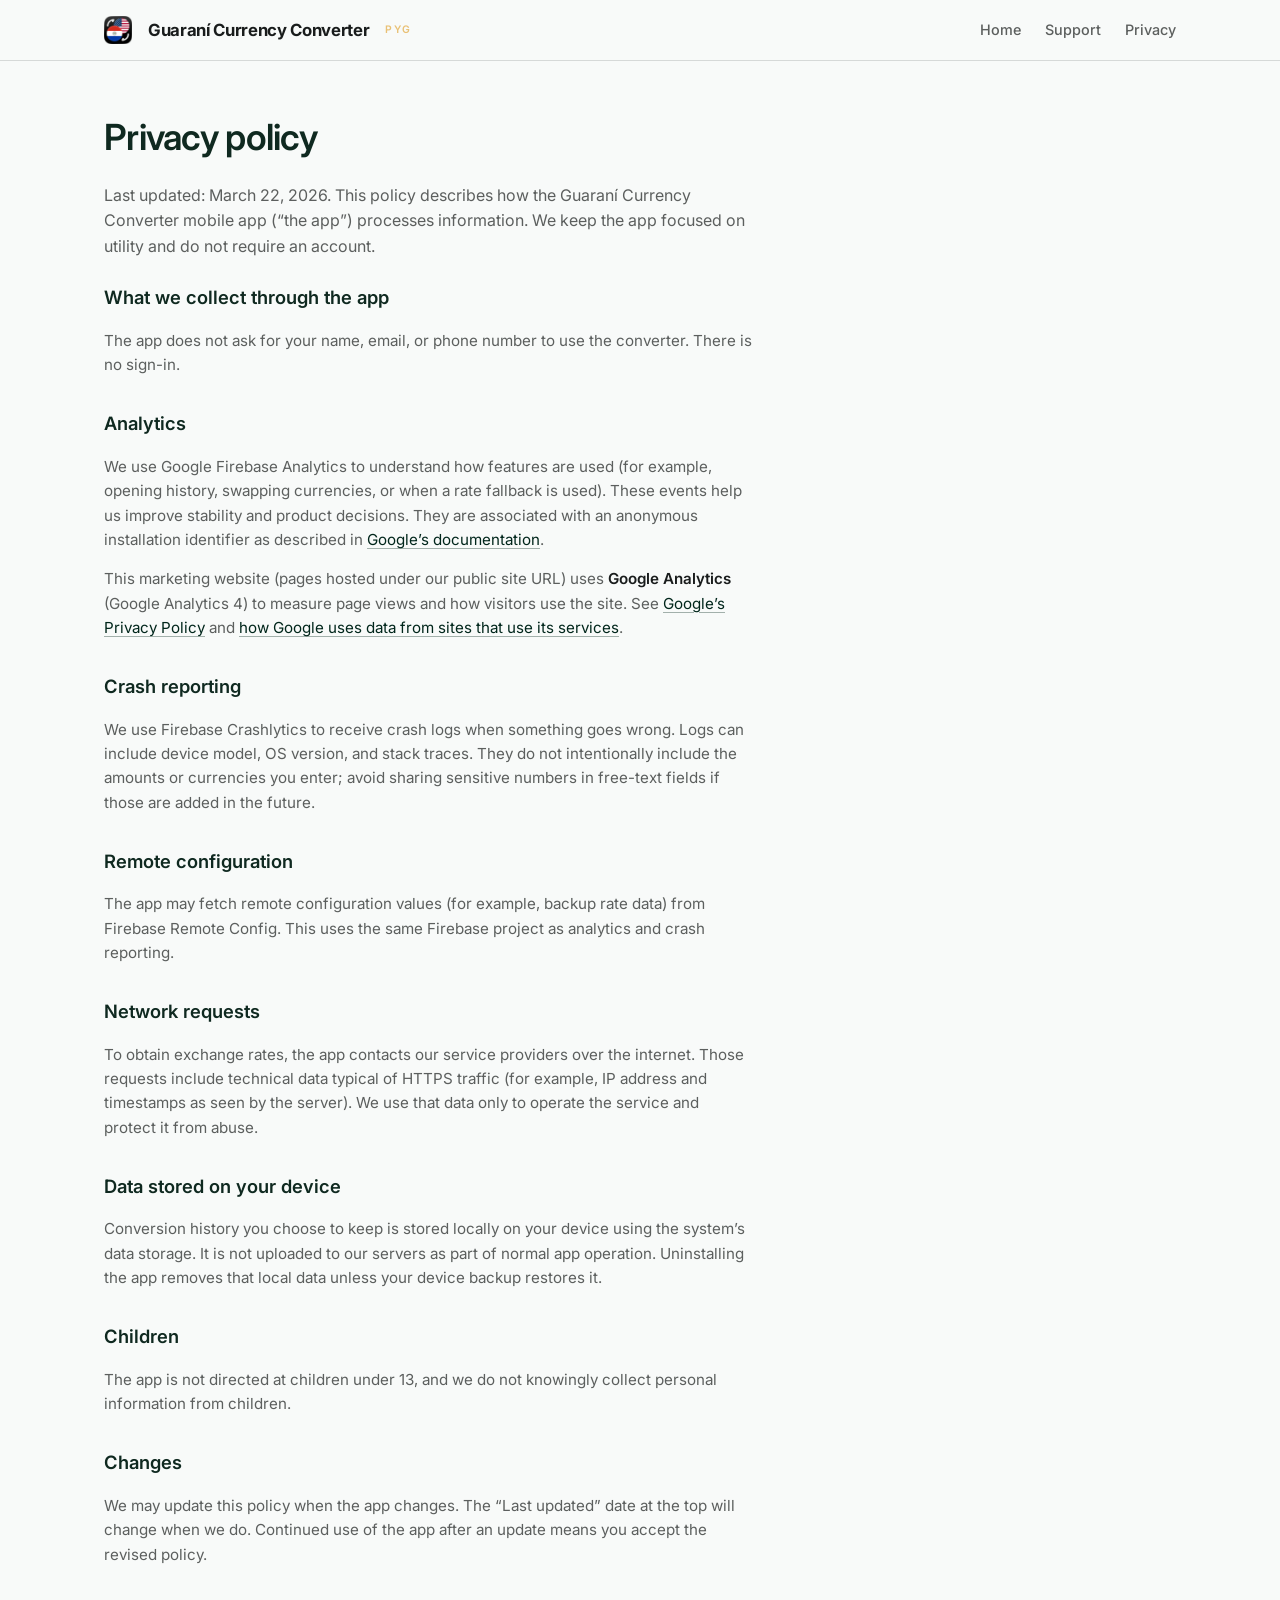
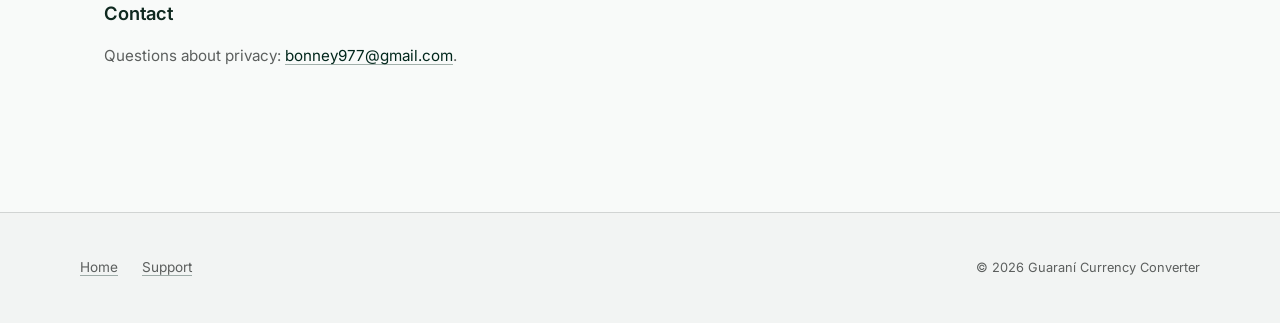
==== privacy.html @ 3ed86705 "First commit" ====
<!DOCTYPE html>
<html lang="en">
  <head>
    <meta charset="utf-8" />
    <meta name="viewport" content="width=device-width, initial-scale=1" />
    <!-- Google tag (gtag.js) -->
    <script async src="https://www.googletagmanager.com/gtag/js?id=G-KYYX5M0N7Y"></script>
    <script>
      window.dataLayer = window.dataLayer || [];
      function gtag() {
        dataLayer.push(arguments);
      }
      gtag("js", new Date());
      gtag("config", "G-KYYX5M0N7Y");
    </script>
    <title>Privacy policy | Guaraní Currency Converter</title>
    <meta
      name="description"
      content="How Guaraní Currency Converter handles data: analytics, crash reporting, remote configuration, network requests, and on-device storage."
    />
    <meta name="robots" content="index, follow" />
    <link rel="canonical" href="https://alexryakhin.github.io/guarani-currency-converter-page/privacy.html" />
    <meta property="og:type" content="website" />
    <meta property="og:site_name" content="Guaraní Currency Converter" />
    <meta property="og:locale" content="en_US" />
    <meta property="og:title" content="Privacy policy | Guaraní Currency Converter" />
    <meta
      property="og:description"
      content="How Guaraní Currency Converter handles data: analytics, crash reporting, remote configuration, network requests, and on-device storage."
    />
    <meta property="og:url" content="https://alexryakhin.github.io/guarani-currency-converter-page/privacy.html" />
    <meta
      property="og:image"
      content="https://alexryakhin.github.io/guarani-currency-converter-page/favicon/web-app-manifest-512x512.png"
    />
    <meta name="twitter:card" content="summary_large_image" />
    <meta name="twitter:title" content="Privacy policy | Guaraní Currency Converter" />
    <meta
      name="twitter:description"
      content="How Guaraní Currency Converter handles data: analytics, crash reporting, remote configuration, network requests, and on-device storage."
    />
    <meta
      name="twitter:image"
      content="https://alexryakhin.github.io/guarani-currency-converter-page/favicon/web-app-manifest-512x512.png"
    />
    <meta name="theme-color" content="#00261b" />
    <link rel="icon" type="image/svg+xml" href="favicon/favicon.svg" />
    <link rel="icon" type="image/png" sizes="96x96" href="favicon/favicon-96x96.png" />
    <link rel="shortcut icon" href="favicon/favicon.ico" />
    <link rel="apple-touch-icon" href="favicon/apple-touch-icon.png" />
    <link rel="manifest" href="favicon/site.webmanifest" />
    <link rel="preconnect" href="https://fonts.googleapis.com" />
    <link rel="preconnect" href="https://fonts.gstatic.com" crossorigin />
    <link
      href="https://fonts.googleapis.com/css2?family=Inter:wght@400;500;600;700&display=swap"
      rel="stylesheet"
    />
    <link rel="stylesheet" href="css/styles.css" />
    <script type="application/ld+json">
      {
        "@context": "https://schema.org",
        "@type": "WebPage",
        "name": "Privacy policy | Guaraní Currency Converter",
        "description": "How Guaraní Currency Converter handles data: analytics, crash reporting, remote configuration, network requests, and on-device storage.",
        "url": "https://alexryakhin.github.io/guarani-currency-converter-page/privacy.html",
        "isPartOf": {
          "@type": "WebSite",
          "name": "Guaraní Currency Converter",
          "url": "https://alexryakhin.github.io/guarani-currency-converter-page/"
        }
      }
    </script>
  </head>
  <body>
    <header class="site-header">
      <div class="site-header__inner">
        <a class="brand" href="index.html">
          <img
            class="brand__mark"
            src="favicon/favicon.svg"
            width="28"
            height="28"
            alt=""
          />
          <span class="brand__name">Guaraní Currency Converter</span>
          <span class="brand__tag">PYG</span>
        </a>
        <nav class="nav" aria-label="Primary">
          <button
            class="nav__toggle"
            type="button"
            aria-expanded="false"
            aria-controls="nav-menu"
          >
            <span class="visually-hidden">Menu</span>
            <span class="nav__toggle-bar"></span>
            <span class="nav__toggle-bar"></span>
            <span class="nav__toggle-bar"></span>
          </button>
          <ul id="nav-menu" class="nav__links">
            <li><a href="index.html">Home</a></li>
            <li><a href="support.html">Support</a></li>
            <li><a href="privacy.html">Privacy</a></li>
          </ul>
        </nav>
      </div>
    </header>

    <main id="main">
      <div class="wrap wrap--document">
        <div class="page-hero">
          <h1>Privacy policy</h1>
          <p>
            Last updated: March 22, 2026. This policy describes how the Guaraní Currency Converter
            mobile app (&ldquo;the app&rdquo;) processes information. We keep the app focused on
            utility and do not require an account.
          </p>
        </div>

        <div class="prose">
        <h2>What we collect through the app</h2>
        <p>
          The app does not ask for your name, email, or phone number to use the converter. There is
          no sign-in.
        </p>

        <h2>Analytics</h2>
        <p>
          We use Google Firebase Analytics to understand how features are used (for example,
          opening history, swapping currencies, or when a rate fallback is used). These events help
          us improve stability and product decisions. They are associated with an anonymous
          installation identifier as described in
          <a href="https://firebase.google.com/support/privacy" rel="noopener noreferrer"
            >Google&rsquo;s documentation</a
          >.
        </p>
        <p>
          This marketing website (pages hosted under our public site URL) uses
          <strong>Google Analytics</strong> (Google Analytics&nbsp;4) to measure page views and
          how visitors use the site. See
          <a href="https://policies.google.com/privacy" rel="noopener noreferrer"
            >Google&rsquo;s Privacy Policy</a
          >
          and
          <a href="https://policies.google.com/technologies/partner-sites" rel="noopener noreferrer"
            >how Google uses data from sites that use its services</a
          >.
        </p>

        <h2>Crash reporting</h2>
        <p>
          We use Firebase Crashlytics to receive crash logs when something goes wrong. Logs can
          include device model, OS version, and stack traces. They do not intentionally include the
          amounts or currencies you enter; avoid sharing sensitive numbers in free-text fields if
          those are added in the future.
        </p>

        <h2>Remote configuration</h2>
        <p>
          The app may fetch remote configuration values (for example, backup rate data) from
          Firebase Remote Config. This uses the same Firebase project as analytics and crash
          reporting.
        </p>

        <h2>Network requests</h2>
        <p>
          To obtain exchange rates, the app contacts our service providers over the internet. Those
          requests include technical data typical of HTTPS traffic (for example, IP address and
          timestamps as seen by the server). We use that data only to operate the service and
          protect it from abuse.
        </p>

        <h2>Data stored on your device</h2>
        <p>
          Conversion history you choose to keep is stored locally on your device using the
          system&rsquo;s data storage. It is not uploaded to our servers as part of normal app
          operation. Uninstalling the app removes that local data unless your device backup restores
          it.
        </p>

        <h2>Children</h2>
        <p>
          The app is not directed at children under 13, and we do not knowingly collect personal
          information from children.
        </p>

        <h2>Changes</h2>
        <p>
          We may update this policy when the app changes. The &ldquo;Last updated&rdquo; date at the
          top will change when we do. Continued use of the app after an update means you accept the
          revised policy.
        </p>

        <h2>Contact</h2>
        <p>
          Questions about privacy:
          <a href="mailto:bonney977@gmail.com?subject=Privacy%20-%20Guaran%C3%AD%20Currency%20Converter"
            >bonney977@gmail.com</a
          >.
        </p>
        </div>
      </div>
    </main>

    <footer class="site-footer">
      <div class="site-footer__inner">
        <div class="site-footer__nav">
          <a href="index.html">Home</a>
          <a href="support.html">Support</a>
        </div>
        <p class="site-footer__copy">© 2026 Guaraní Currency Converter</p>
      </div>
    </footer>

    <script src="js/main.js" defer></script>
  </body>
</html>
---- css/styles.css ----
/* Guaraní Currency Converter: web tokens aligned with Ledger / DESIGN.md */

:root {
  color-scheme: light dark;

  --font-sans: "Inter", system-ui, -apple-system, "Segoe UI", sans-serif;

  --surface: #f8faf9;
  --surface-low: #f2f4f3;
  --surface-raised: #ffffff;
  --primary: #00261b;
  --primary-container: #cee9da;
  --on-surface: #191c1c;
  --on-surface-variant: #5c5f5e;
  --on-primary-fixed: #0f2920;
  --gold: #e9c176;
  --outline-ghost: rgba(25, 28, 28, 0.15);

  --radius-lg: 26px;
  --radius-md: 12px;
  --shadow-float: 0 12px 32px rgba(25, 28, 28, 0.06);

  --space-1: 0.5rem;
  --space-2: 1rem;
  --space-3: 1.5rem;
  --space-4: 2rem;
  --space-5: 3rem;
  --space-6: 4rem;
  --content-max: 1120px;
}

@media (prefers-color-scheme: dark) {
  :root {
    --surface: #0d1210;
    --surface-low: #141a18;
    --surface-raised: #1a211e;
    --primary: #1a6b54;
    --primary-container: #244a3a;
    --on-surface: #e8ece9;
    --on-surface-variant: #a8b0ac;
    --on-primary-fixed: #b8e6d4;
    --gold: #e9c176;
    --outline-ghost: rgba(232, 236, 233, 0.12);
    --shadow-float: 0 12px 40px rgba(0, 0, 0, 0.35);
  }
}

*,
*::before,
*::after {
  box-sizing: border-box;
}

html {
  scroll-behavior: smooth;
}

body {
  margin: 0;
  font-family: var(--font-sans);
  font-size: 1rem;
  line-height: 1.6;
  color: var(--on-surface);
  background: var(--surface);
  -webkit-font-smoothing: antialiased;
}

img {
  max-width: 100%;
  height: auto;
  display: block;
}

a {
  color: var(--primary);
  text-decoration-color: rgba(0, 38, 27, 0.35);
  text-underline-offset: 3px;
  transition: color 0.15s ease, text-decoration-color 0.15s ease;
}

a:hover {
  color: var(--on-primary-fixed);
  text-decoration-color: rgba(15, 41, 32, 0.55);
}

@media (prefers-color-scheme: dark) {
  a {
    color: var(--on-primary-fixed);
    text-decoration-color: rgba(184, 230, 212, 0.35);
  }
  a:hover {
    text-decoration-color: rgba(184, 230, 212, 0.55);
  }
}

.site-header {
  position: sticky;
  top: 0;
  z-index: 100;
  background: color-mix(in srgb, var(--surface) 92%, transparent);
  backdrop-filter: blur(12px);
  border-bottom: 1px solid var(--outline-ghost);
}

.site-header__inner {
  max-width: var(--content-max);
  margin: 0 auto;
  padding: var(--space-2) var(--space-3);
  display: flex;
  align-items: center;
  justify-content: space-between;
  gap: var(--space-2);
}

.brand {
  display: flex;
  align-items: center;
  gap: var(--space-2);
  text-decoration: none;
  color: var(--on-surface);
}

.brand__mark {
  flex-shrink: 0;
  width: 28px;
  height: 28px;
  display: block;
}

.brand:hover {
  color: var(--on-surface);
  text-decoration: none;
}

.brand__name {
  font-weight: 700;
  font-size: 1.05rem;
  letter-spacing: -0.02em;
}

.brand__tag {
  font-size: 0.65rem;
  font-weight: 600;
  letter-spacing: 0.12em;
  text-transform: uppercase;
  color: var(--gold);
}

.nav {
  display: flex;
  align-items: center;
  gap: var(--space-3);
}

.nav__links {
  display: flex;
  gap: var(--space-3);
  list-style: none;
  margin: 0;
  padding: 0;
}

.nav__links a {
  font-size: 0.9rem;
  font-weight: 500;
  color: var(--on-surface-variant);
  text-decoration: none;
}

.nav__links a:hover {
  color: var(--on-surface);
}

.nav__toggle {
  display: none;
  background: transparent;
  border: none;
  padding: var(--space-1);
  cursor: pointer;
  color: var(--on-surface);
}

.nav__toggle-bar {
  display: block;
  width: 22px;
  height: 2px;
  background: currentColor;
  margin: 5px 0;
  border-radius: 1px;
}

@media (max-width: 768px) {
  .nav__toggle {
    display: block;
  }

  .nav__links {
    position: absolute;
    left: 0;
    right: 0;
    top: 100%;
    flex-direction: column;
    padding: var(--space-2) var(--space-3);
    background: var(--surface-low);
    border-bottom: 1px solid var(--outline-ghost);
    display: none;
  }

  .nav__links.is-open {
    display: flex;
  }
}

.btn {
  display: inline-flex;
  align-items: center;
  justify-content: center;
  padding: 0.65rem 1.25rem;
  font-family: inherit;
  font-size: 0.9rem;
  font-weight: 600;
  border-radius: var(--radius-md);
  border: none;
  cursor: pointer;
  text-decoration: none;
  transition: transform 0.12s ease, box-shadow 0.12s ease, background 0.12s ease;
}

.btn--primary {
  background: linear-gradient(180deg, var(--primary) 0%, color-mix(in srgb, var(--primary) 88%, black) 100%);
  color: #fff;
}

.btn--primary:hover {
  color: #fff;
  text-decoration: none;
  box-shadow: var(--shadow-float);
  transform: translateY(-1px);
}

.btn--secondary {
  background: var(--surface-raised);
  color: var(--on-primary-fixed);
  border: 1px solid var(--outline-ghost);
}

.btn--secondary:hover {
  background: var(--surface-low);
  text-decoration: none;
}

main {
  overflow-x: hidden;
}

.wrap {
  max-width: var(--content-max);
  margin: 0 auto;
  padding: 0 var(--space-3);
}

/* One text column for legal/support: hero + prose share the same measure and left edge. */
.wrap--document .page-hero,
.wrap--document .prose {
  max-width: 65ch;
  width: 100%;
  margin-inline-start: 0;
  margin-inline-end: auto;
  box-sizing: border-box;
}

.hero {
  padding: var(--space-6) 0 var(--space-5);
}

.hero__grid {
  display: grid;
  grid-template-columns: 1fr 1fr;
  gap: var(--space-5);
  align-items: center;
}

@media (max-width: 900px) {
  .hero__grid {
    grid-template-columns: 1fr;
  }

  .hero__shot {
    justify-self: center;
    max-width: 260px;
  }
}

.hero__eyebrow {
  font-size: 0.75rem;
  font-weight: 600;
  letter-spacing: 0.14em;
  text-transform: uppercase;
  color: var(--gold);
  margin: 0 0 var(--space-2);
}

.hero__title {
  margin: 0 0 var(--space-2);
  font-size: clamp(2rem, 4.5vw, 3.25rem);
  font-weight: 700;
  line-height: 1.12;
  letter-spacing: -0.03em;
  color: var(--on-primary-fixed);
}

.hero__lead {
  margin: 0 0 var(--space-3);
  font-size: 1.125rem;
  color: var(--on-surface-variant);
  max-width: 36ch;
}

.hero__actions {
  display: flex;
  flex-wrap: wrap;
  gap: var(--space-2);
}

.hero__shot {
  position: relative;
  justify-self: end;
  width: 100%;
  max-width: 280px;
}

.hero__shot img {
  width: 100%;
  height: auto;
}

.section {
  padding: var(--space-5) 0;
}

.section--tint {
  background: var(--surface-low);
  border-top: 1px solid transparent;
  border-bottom: 1px solid var(--outline-ghost);
}

.section__title {
  margin: 0 0 var(--space-1);
  font-size: 1.75rem;
  font-weight: 600;
  letter-spacing: -0.02em;
  color: var(--on-primary-fixed);
}

.section__intro {
  margin: 0 0 var(--space-4);
  max-width: 52ch;
  color: var(--on-surface-variant);
}

.feature-grid {
  display: grid;
  grid-template-columns: repeat(3, 1fr);
  gap: var(--space-3);
}

@media (max-width: 800px) {
  .feature-grid {
    grid-template-columns: 1fr;
  }
}

.feature-card {
  padding: var(--space-3);
  background: var(--surface-raised);
  border-radius: var(--radius-lg);
  box-shadow: 0 1px 0 var(--outline-ghost);
}

.feature-card h3 {
  margin: 0 0 var(--space-1);
  font-size: 1rem;
  font-weight: 600;
  color: var(--on-primary-fixed);
}

.feature-card p {
  margin: 0;
  font-size: 0.9rem;
  color: var(--on-surface-variant);
}

.shots {
  display: grid;
  grid-template-columns: repeat(3, 1fr);
  gap: var(--space-3);
  align-items: start;
}

@media (max-width: 900px) {
  .shots {
    grid-template-columns: 1fr;
    max-width: 400px;
    margin: 0 auto;
  }
}

.shots__item {
  text-align: center;
}

.shots__item img {
  margin: 0 auto var(--space-2);
}

.shots__caption {
  font-size: 0.8rem;
  font-weight: 500;
  color: var(--on-surface-variant);
}

.shots--wide {
  display: grid;
  grid-template-columns: 1fr 1fr;
  gap: var(--space-4);
  align-items: start;
}

@media (max-width: 768px) {
  .shots--wide {
    grid-template-columns: 1fr;
  }
}


.page-hero {
  padding: var(--space-5) 0 var(--space-3);
}

.page-hero h1 {
  margin: 0 0 var(--space-2);
  font-size: clamp(1.75rem, 3vw, 2.25rem);
  font-weight: 600;
  letter-spacing: -0.02em;
  color: var(--on-primary-fixed);
}

.page-hero p {
  margin: 0;
  color: var(--on-surface-variant);
}

.wrap--document .page-hero p {
  max-width: none;
}

.prose {
  padding-bottom: var(--space-6);
}

.prose h2 {
  margin: var(--space-4) 0 var(--space-2);
  font-size: 1.15rem;
  font-weight: 600;
  color: var(--on-primary-fixed);
}

.prose h2:first-child {
  margin-top: 0;
}

.prose p,
.prose li {
  color: var(--on-surface-variant);
  font-size: 0.95rem;
}

.prose ul {
  padding-left: 1.25rem;
}

.prose li {
  margin-bottom: var(--space-1);
}

.prose strong {
  color: var(--on-surface);
  font-weight: 600;
}

.faq-item {
  padding: var(--space-3) 0;
  border-bottom: 1px solid var(--outline-ghost);
}

.faq-item:last-child {
  border-bottom: none;
}

.faq-item h2 {
  margin: 0 0 var(--space-1);
  font-size: 1rem;
  font-weight: 600;
  color: var(--on-primary-fixed);
}

.faq-item p {
  margin: 0;
  font-size: 0.95rem;
  color: var(--on-surface-variant);
}

.contact-card {
  margin-top: var(--space-4);
  padding: var(--space-3);
  background: var(--surface-raised);
  border-radius: var(--radius-lg);
  border: 1px solid var(--outline-ghost);
}

.contact-card p {
  margin: 0;
  font-size: 0.95rem;
  color: var(--on-surface-variant);
}

.site-footer {
  margin-top: var(--space-6);
  padding: var(--space-4) var(--space-3);
  background: var(--surface-low);
  border-top: 1px solid var(--outline-ghost);
}

.site-footer__inner {
  max-width: var(--content-max);
  margin: 0 auto;
  display: flex;
  flex-wrap: wrap;
  align-items: center;
  justify-content: space-between;
  gap: var(--space-2);
}

.site-footer__nav {
  display: flex;
  gap: var(--space-3);
}

.site-footer__nav a {
  font-size: 0.85rem;
  color: var(--on-surface-variant);
}

.site-footer__copy {
  font-size: 0.8rem;
  color: var(--on-surface-variant);
}

.visually-hidden {
  position: absolute;
  width: 1px;
  height: 1px;
  padding: 0;
  margin: -1px;
  overflow: hidden;
  clip: rect(0, 0, 0, 0);
  border: 0;
}
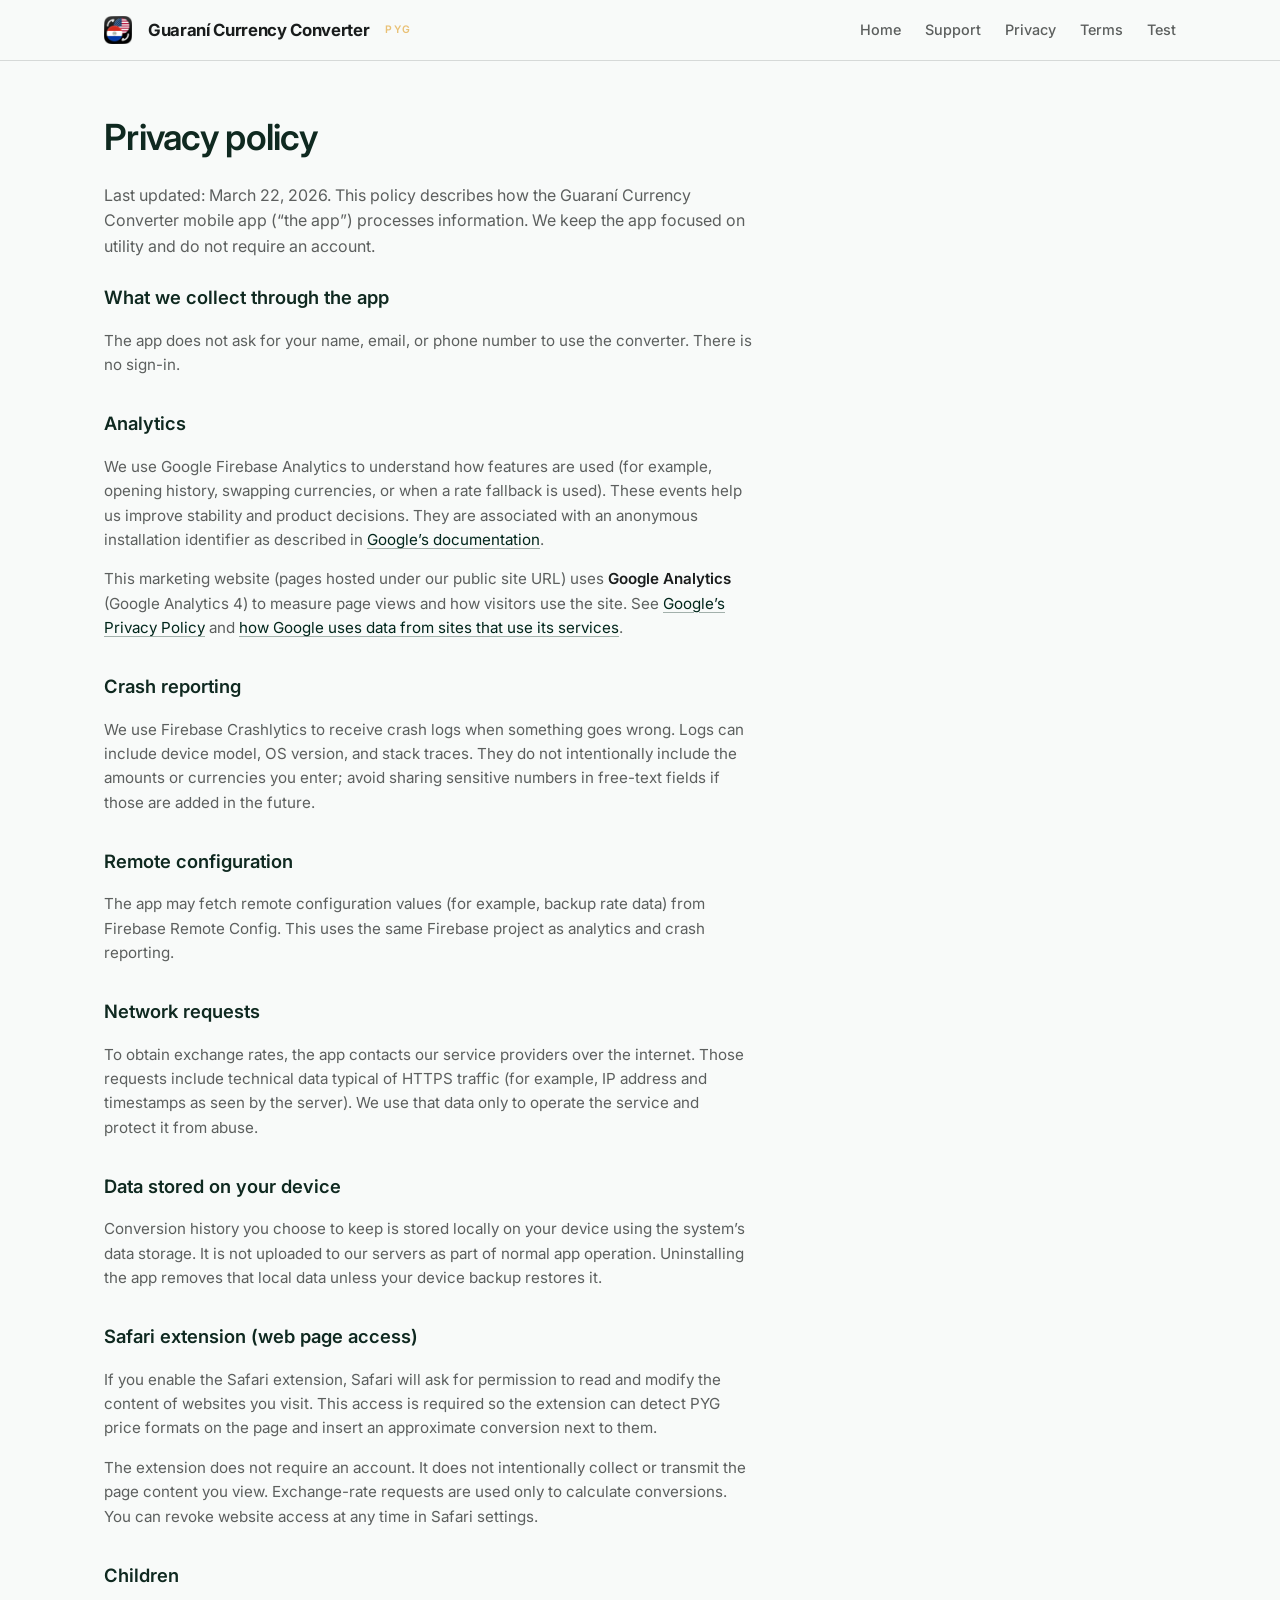
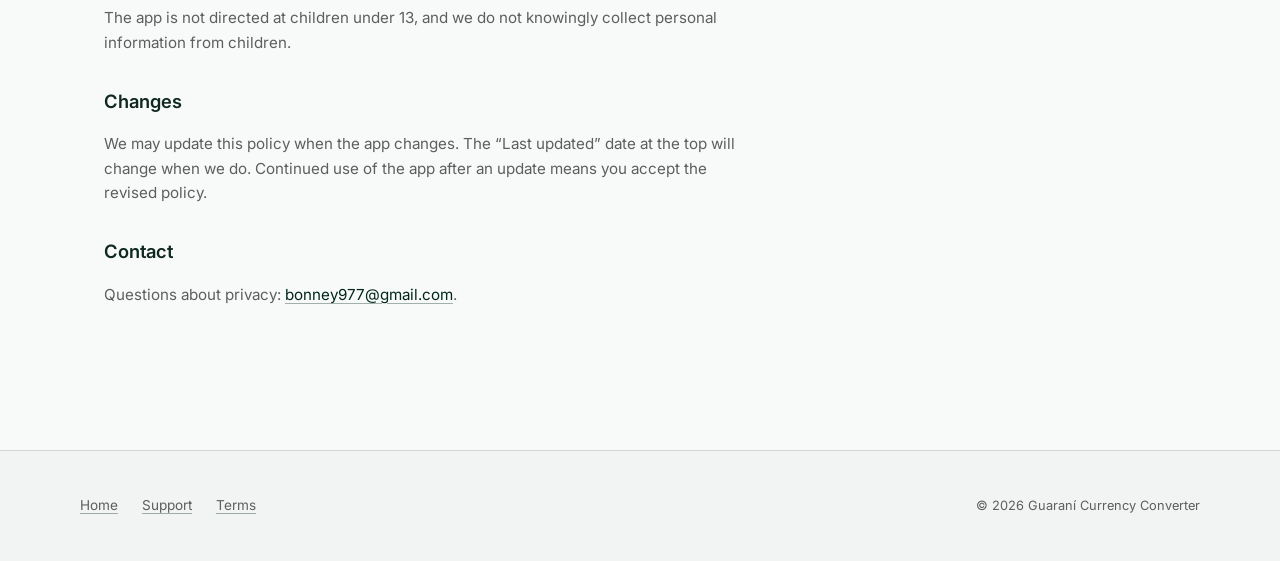
==== commit e474a2bc: "Added test page for Safari extension" ====
--- a/privacy.html
+++ b/privacy.html
@@ -2,7 +2,7 @@
 <html lang="en">
   <head>
     <meta charset="utf-8" />
-    <meta name="viewport" content="width=device-width, initial-scale=1" />
+    <meta name="viewport" content="width=device-width, initial-scale=1, viewport-fit=cover" />
     <!-- Google tag (gtag.js) -->
     <script async src="https://www.googletagmanager.com/gtag/js?id=G-KYYX5M0N7Y"></script>
     <script>
@@ -101,6 +101,8 @@
             <li><a href="index.html">Home</a></li>
             <li><a href="support.html">Support</a></li>
             <li><a href="privacy.html">Privacy</a></li>
+            <li><a href="terms.html">Terms</a></li>
+            <li><a href="test.html">Test</a></li>
           </ul>
         </nav>
       </div>
@@ -178,6 +180,18 @@
           it.
         </p>
 
+        <h2>Safari extension (web page access)</h2>
+        <p>
+          If you enable the Safari extension, Safari will ask for permission to read and modify the
+          content of websites you visit. This access is required so the extension can detect PYG
+          price formats on the page and insert an approximate conversion next to them.
+        </p>
+        <p>
+          The extension does not require an account. It does not intentionally collect or transmit
+          the page content you view. Exchange-rate requests are used only to calculate conversions.
+          You can revoke website access at any time in Safari settings.
+        </p>
+
         <h2>Children</h2>
         <p>
           The app is not directed at children under 13, and we do not knowingly collect personal
@@ -207,6 +221,7 @@
         <div class="site-footer__nav">
           <a href="index.html">Home</a>
           <a href="support.html">Support</a>
+          <a href="terms.html">Terms</a>
         </div>
         <p class="site-footer__copy">© 2026 Guaraní Currency Converter</p>
       </div>
--- a/css/styles.css
+++ b/css/styles.css
@@ -105,7 +105,8 @@
 .site-header__inner {
   max-width: var(--content-max);
   margin: 0 auto;
-  padding: var(--space-2) var(--space-3);
+  padding: var(--space-2) max(var(--space-3), env(safe-area-inset-right, 0px)) var(--space-2)
+    max(var(--space-3), env(safe-area-inset-left, 0px));
   display: flex;
   align-items: center;
   justify-content: space-between;
@@ -194,13 +195,16 @@
     display: block;
   }
 
+  /* Anchor to `.site-header` (sticky), not `.nav` — otherwise left/right span only the hamburger width. */
   .nav__links {
     position: absolute;
     left: 0;
     right: 0;
     top: 100%;
+    z-index: 110;
     flex-direction: column;
-    padding: var(--space-2) var(--space-3);
+    padding: var(--space-2) max(var(--space-3), env(safe-area-inset-right, 0px)) var(--space-2)
+      max(var(--space-3), env(safe-area-inset-left, 0px));
     background: var(--surface-low);
     border-bottom: 1px solid var(--outline-ghost);
     display: none;
@@ -215,12 +219,14 @@
   display: inline-flex;
   align-items: center;
   justify-content: center;
+  min-height: 44px;
   padding: 0.65rem 1.25rem;
   font-family: inherit;
   font-size: 0.9rem;
   font-weight: 600;
+  line-height: 1.2;
   border-radius: var(--radius-md);
-  border: none;
+  border: 1px solid transparent;
   cursor: pointer;
   text-decoration: none;
   transition: transform 0.12s ease, box-shadow 0.12s ease, background 0.12s ease;
@@ -256,7 +262,8 @@
 .wrap {
   max-width: var(--content-max);
   margin: 0 auto;
-  padding: 0 var(--space-3);
+  padding-left: max(var(--space-3), env(safe-area-inset-left, 0px));
+  padding-right: max(var(--space-3), env(safe-area-inset-right, 0px));
 }
 
 /* One text column for legal/support: hero + prose share the same measure and left edge. */
@@ -269,8 +276,16 @@
   box-sizing: border-box;
 }
 
+/* Vertical-only: horizontal insets come from `.wrap` inside (do not merge `.hero` + `.wrap` on one node — it zeroed side padding). */
 .hero {
-  padding: var(--space-6) 0 var(--space-5);
+  padding-top: var(--space-6);
+  padding-bottom: var(--space-5);
+}
+
+@media (max-width: 900px) {
+  .hero {
+    padding-top: var(--space-5);
+  }
 }
 
 .hero__grid {
@@ -280,14 +295,34 @@
   align-items: center;
 }
 
+.hero__grid > * {
+  min-width: 0;
+}
+
 @media (max-width: 900px) {
+  .hero__copy {
+    text-align: center;
+  }
+
   .hero__grid {
     grid-template-columns: 1fr;
+    align-items: stretch;
+    justify-items: stretch;
   }
 
   .hero__shot {
     justify-self: center;
-    max-width: 260px;
+    width: 100%;
+    max-width: 240px;
+    margin-inline: auto;
+  }
+
+  .hero__shot img {
+    max-width: 100%;
+  }
+
+  .hero__actions {
+    justify-content: center;
   }
 }
 
@@ -316,10 +351,28 @@
   max-width: 36ch;
 }
 
+@media (max-width: 900px) {
+  .hero__lead {
+    max-width: none;
+  }
+}
+
 .hero__actions {
   display: flex;
   flex-wrap: wrap;
   gap: var(--space-2);
+  align-items: center;
+}
+
+@media (max-width: 480px) {
+  .hero__actions {
+    flex-direction: column;
+    align-items: stretch;
+  }
+
+  .hero__actions .btn {
+    width: 100%;
+  }
 }
 
 .hero__shot {
@@ -327,11 +380,16 @@
   justify-self: end;
   width: 100%;
   max-width: 280px;
+  display: flex;
+  flex-direction: column;
+  align-items: center;
 }
 
 .hero__shot img {
   width: 100%;
+  max-width: 280px;
   height: auto;
+  margin-inline: auto;
 }
 
 .section {
@@ -526,7 +584,10 @@
 
 .site-footer {
   margin-top: var(--space-6);
-  padding: var(--space-4) var(--space-3);
+  padding-top: var(--space-4);
+  padding-right: max(var(--space-3), env(safe-area-inset-right, 0px));
+  padding-bottom: max(var(--space-4), env(safe-area-inset-bottom, 0px));
+  padding-left: max(var(--space-3), env(safe-area-inset-left, 0px));
   background: var(--surface-low);
   border-top: 1px solid var(--outline-ghost);
 }
